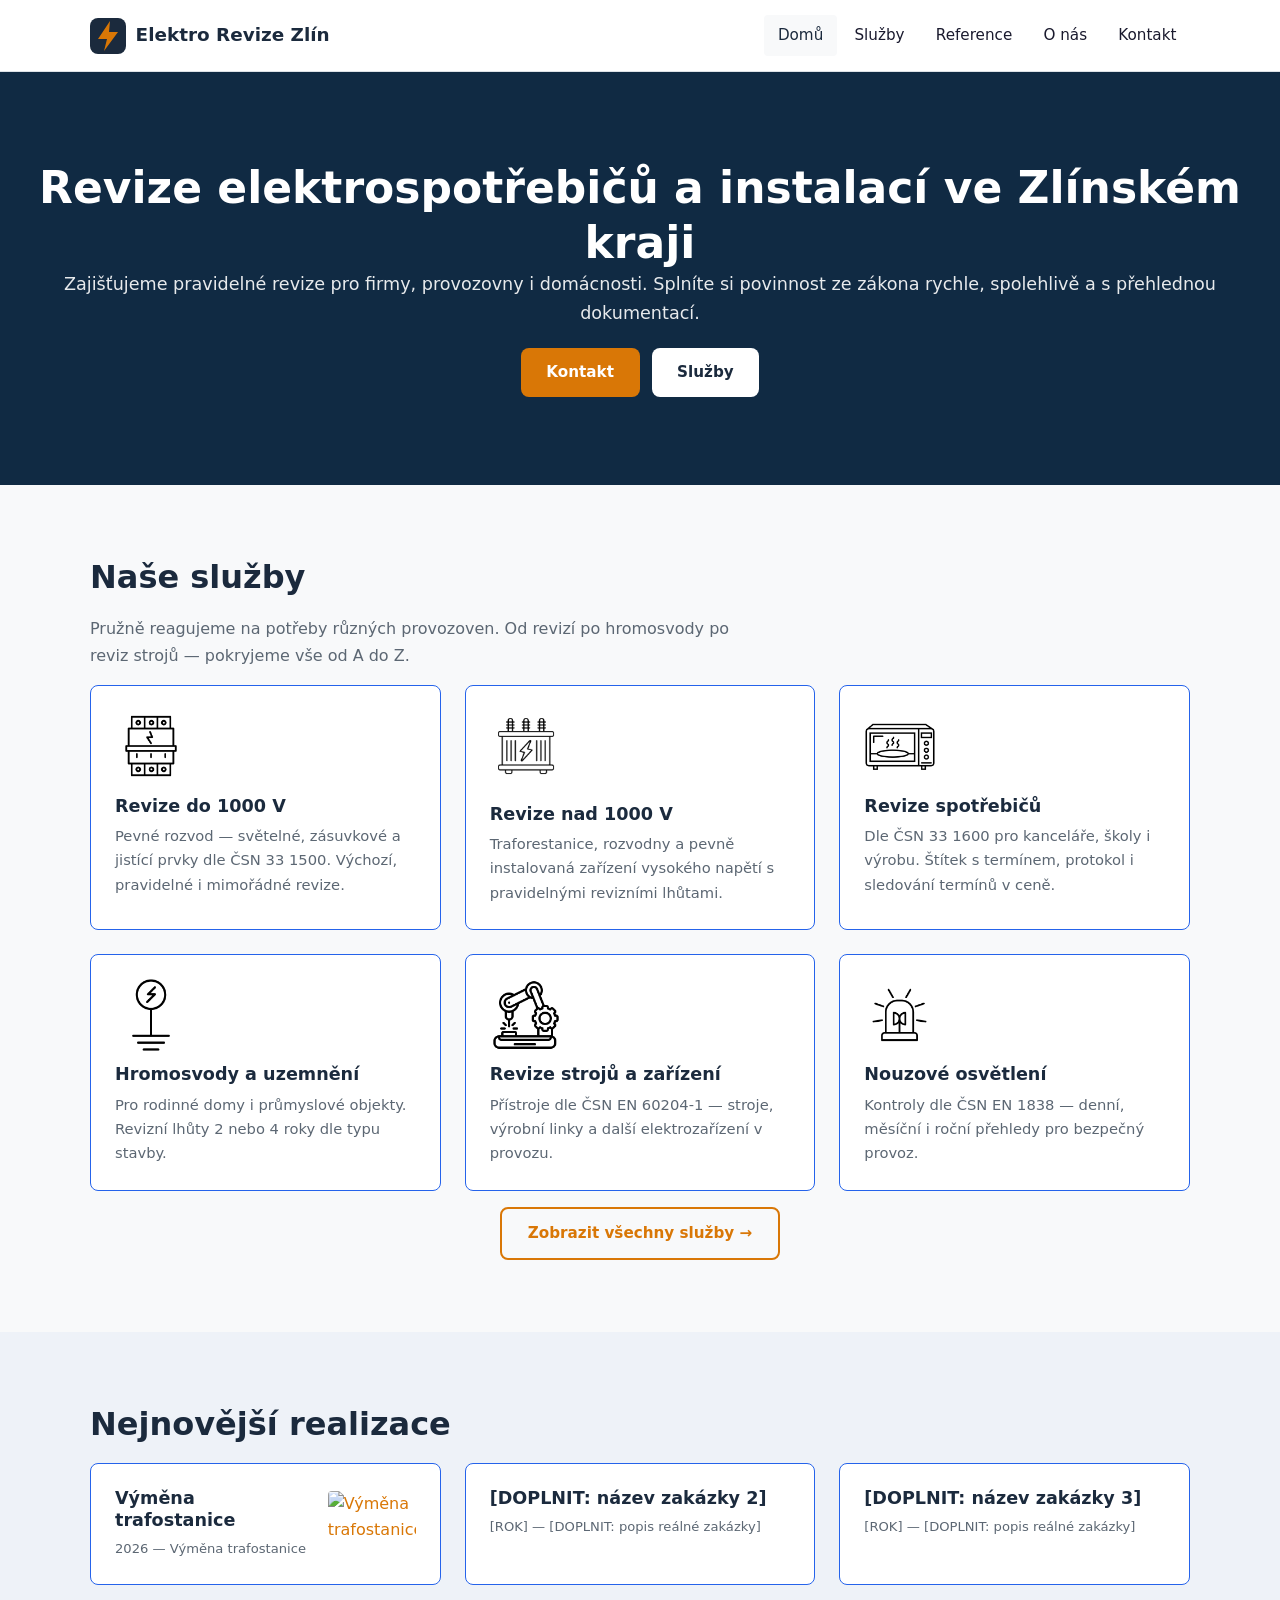
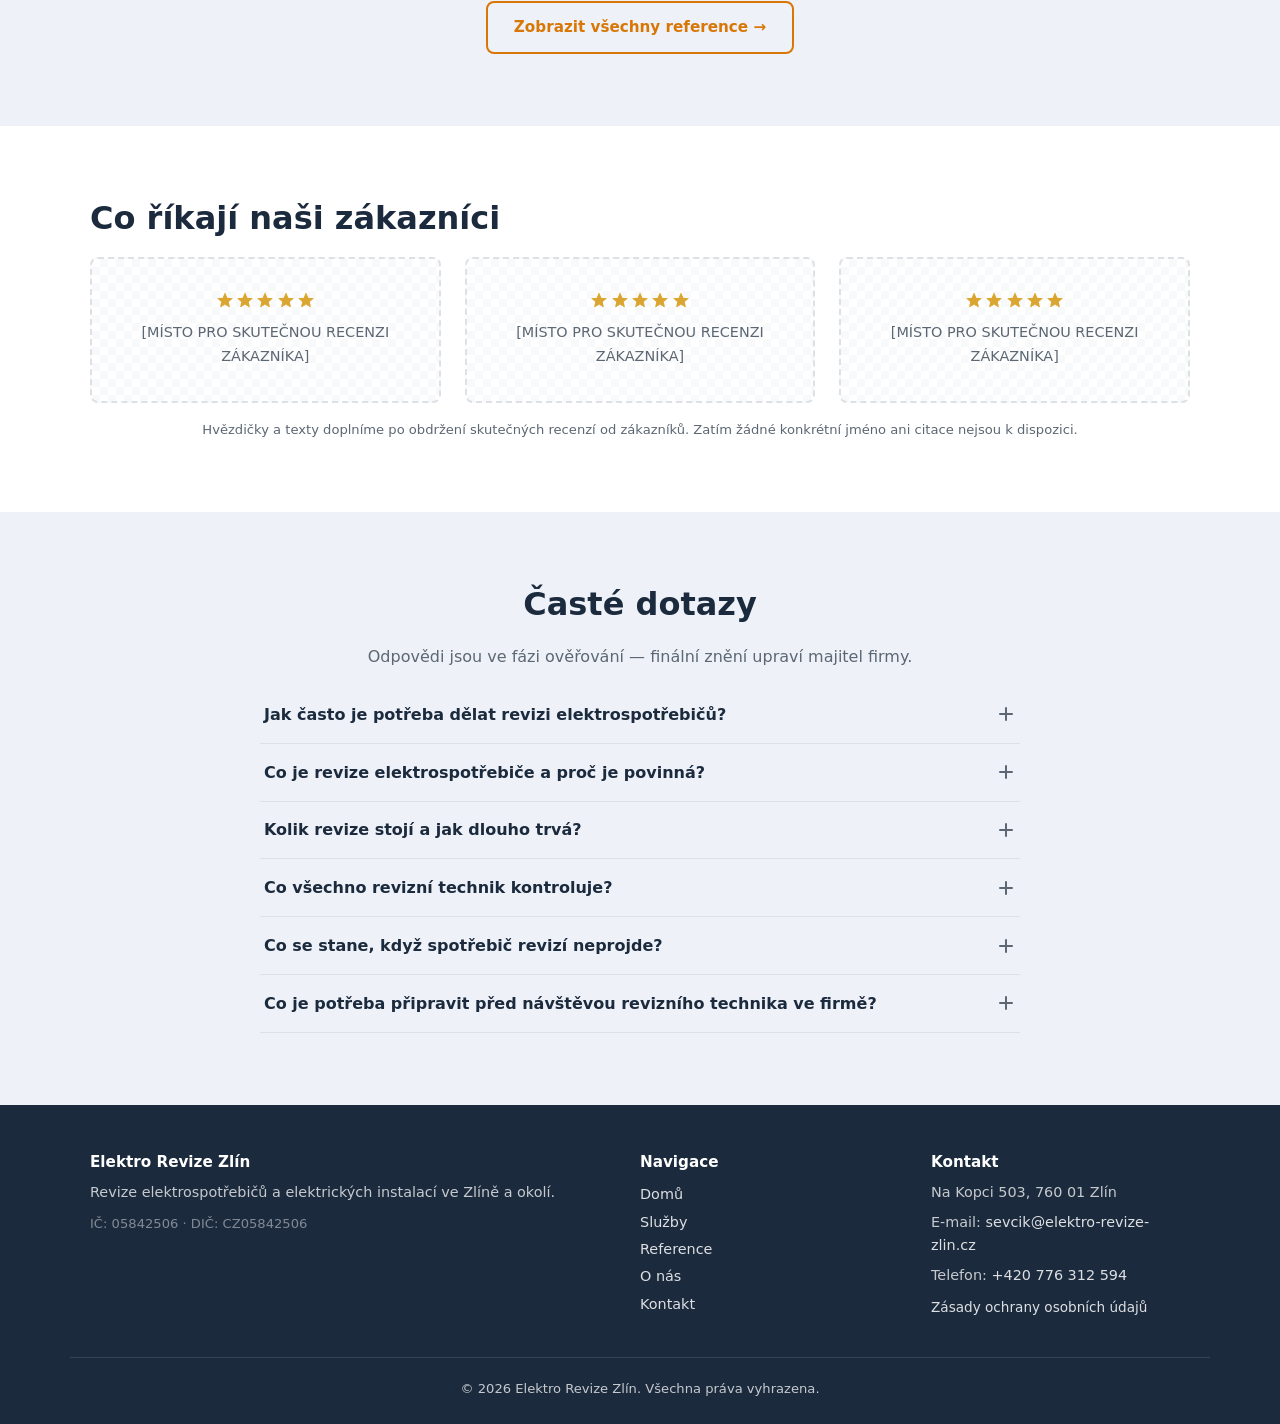
==== index.html @ 48cd75e4 "Add files via upload" ====
<!DOCTYPE html>
<html lang="cs">
<head>
  <meta charset="UTF-8">
  <meta name="viewport" content="width=device-width, initial-scale=1.0">
  <!-- meta description doplní se později -->
  <title>Elektro Revize Zlín — revize elektrospotřebičů a instalací</title>
  <link rel="canonical" href="https://www.elektro-revize-zlin.cz/">
  <link rel="stylesheet" href="style.css">
</head>
<body>

<!-- ==================== HEADER ==================== -->
<header class="site-header">
  <div class="container header-inner">
    <a href="index.html" class="logo">
      <svg class="logo-icon" viewBox="0 0 36 36" fill="none" xmlns="http://www.w3.org/2000/svg">
        <rect width="36" height="36" rx="8" fill="#1b2a3d"/>
          <path d="M20 3 8 21h9l-3 12 14-19h-9z" fill="#d97706"/>
      </svg>
      Elektro Revize Zlín
    </a>

    <button class="nav-toggle" aria-label="Nabídka" aria-expanded="false">
      <svg viewBox="0 0 24 24" fill="none" stroke="currentColor" stroke-width="2" stroke-linecap="round"><line x1="3" y1="6" x2="21" y2="6"/><line x1="3" y1="12" x2="21" y2="12"/><line x1="3" y1="18" x2="21" y2="18"/></svg>
    </button>

    <nav class="main-nav">
      <ul class="nav-list">
        <li><a href="index.html" aria-current="page">Domů</a></li>
        <li><a href="sluzby.html">Služby</a></li>
        <li><a href="reference.html">Reference</a></li>
        <li><a href="o-nas.html">O nás</a></li>
        <li><a href="kontakt.html">Kontakt</a></li>
      </ul>
    </nav>
  </div>
</header>

<!-- ==================== HERO ==================== -->
<section class="hero hero--wide" aria-label="Úvod">
  <div class="container hero-inner">
    <div>
      <h1>Revize elektrospotřebičů a instalací ve Zlínském kraji</h1>
      <p>Zajišťujeme pravidelné revize pro firmy, provozovny i domácnosti. Splníte si povinnost ze zákona rychle, spolehlivě a s&nbsp;přehlednou dokumentací.</p>
      <div style="display: flex; gap: .75rem; flex-wrap: wrap;">
        <a href="kontakt.html" class="btn btn-accent">Kontakt</a>
        <a href="sluzby.html" class="btn btn-white">Služby</a>
      </div>
    </div>
  </div>
</section>

<!-- ==================== SLUZBY — TEASER ==================== -->
<section class="section" aria-label="Služby">
  <div class="container">
    <h2>Naše služby</h2>
    <p class="mb-1" style="color: var(--color-text-muted); max-width: 680px;">Pružně reagujeme na potřeby různých provozoven. Od revizí po hromosvody po reviz strojů — pokryjeme vše od A do Z.</p>
    <div class="cards-grid cards-grid--3 mt-2">

      <a href="sluzby.html" class="card">
        <img class="card-icon" src="circuit-breaker-3782665.png" alt="Jistič">
        <h3>Revize do 1000 V</h3>
        <p>Pevné rozvod — světelné, zásuvkové a jistící prvky dle ČSN 33 1500. Výchozí, pravidelné i mimořádné revize.</p>
      </a>

      <a href="sluzby.html" class="card">
        <img class="card-icon" src="transformer-7890939.png" alt="Transformátor">
        <h3>Revize nad 1000 V</h3>
        <p>Traforestanice, rozvodny a pevně instalovaná zařízení vysokého napětí s pravidelnými revizními lhůtami.</p>
      </a>

      <a href="sluzby.html" class="card">
        <img class="card-icon" src="microwave-947688.png" alt="Mikrovlnná trouba">
        <h3>Revize spotřebičů</h3>
        <p>Dle ČSN 33 1600 pro kanceláře, školy i výrobu. Štítek s termínem, protokol i sledování termínů v ceně.</p>
      </a>

      <a href="sluzby.html" class="card">
        <img class="card-icon" src="grounding-5834427.png" alt="Uzemnění">
        <h3>Hromosvody a uzemnění</h3>
        <p>Pro rodinné domy i průmyslové objekty. Revizní lhůty 2 nebo 4 roky dle typu stavby.</p>
      </a>

      <a href="sluzby.html" class="card">
        <img class="card-icon" src="machine-6757625.png" alt="Stroj">
        <h3>Revize strojů a zařízení</h3>
        <p>Přístroje dle ČSN EN 60204-1 — stroje, výrobní linky a další elektrozařízení v provozu.</p>
      </a>

      <a href="sluzby.html" class="card">
        <img class="card-icon" src="emergency-light-8449181.png" alt="Nouzové osvětlení">
        <h3>Nouzové osvětlení</h3>
        <p>Kontroly dle ČSN EN 1838 — denní, měsíční i roční přehledy pro bezpečný provoz.</p>
      </a>

    </div>
    <div class="text-center mt-2">
      <a href="sluzby.html" class="btn btn-outline">Zobrazit všechny služby →</a>
    </div>
  </div>
</section>

<!-- ==================== REFERENCE — TEASER ==================== -->
<section class="section section--blue" aria-label="Vybrané reference">
  <div class="container">
    <h2>Nejnovější realizace</h2>
    <div class="cards-grid cards-grid--3 mt-1">
      <a href="reference.html" class="card reference-teaser-card">
        <div>
          <h3>Výměna trafostanice</h3>
          <p style="font-size: .82rem; color: var(--color-text-muted); margin-top: .25rem;">2026 — Výměna trafostanice</p>
        </div>
        <img src="Vymena%20trafa.png" alt="Výměna trafostanice" class="reference-teaser-image">
      </a>
      <a href="reference.html" class="card">
        <h3>[DOPLNIT: název zakázky 2]</h3>
        <p style="font-size: .82rem; color: var(--color-text-muted); margin-top: .25rem;">[ROK] — [DOPLNIT: popis reálné zakázky]</p>
      </a>
      <a href="reference.html" class="card">
        <h3>[DOPLNIT: název zakázky 3]</h3>
        <p style="font-size: .82rem; color: var(--color-text-muted); margin-top: .25rem;">[ROK] — [DOPLNIT: popis reálné zakázky]</p>
      </a>
    </div>
    <div class="text-center mt-2">
      <a href="reference.html" class="btn btn-outline">Zobrazit všechny reference →</a>
    </div>
  </div>
</section>

<!-- ==================== RECENZE — PLACEHOLDER ==================== -->
<section class="section reviews-section" aria-label="Recenze zákazníků">
  <div class="container">
    <h2>Co říkají naši zákazníci</h2>
    <div class="cards-grid cards-grid--3 mt-1">
      <div class="review-placeholder">
        <div class="review-stars">
          <img src="star-8143820.png" alt="Hvězda">
          <img src="star-8143820.png" alt="Hvězda">
          <img src="star-8143820.png" alt="Hvězda">
          <img src="star-8143820.png" alt="Hvězda">
          <img src="star-8143820.png" alt="Hvězda">
        </div>
        [MÍSTO PRO SKUTEČNOU RECENZI ZÁKAZNÍKA]
      </div>
      <div class="review-placeholder">
        <div class="review-stars">
          <img src="star-8143820.png" alt="Hvězda">
          <img src="star-8143820.png" alt="Hvězda">
          <img src="star-8143820.png" alt="Hvězda">
          <img src="star-8143820.png" alt="Hvězda">
          <img src="star-8143820.png" alt="Hvězda">
        </div>
        [MÍSTO PRO SKUTEČNOU RECENZI ZÁKAZNÍKA]
      </div>
      <div class="review-placeholder">
        <div class="review-stars">
          <img src="star-8143820.png" alt="Hvězda">
          <img src="star-8143820.png" alt="Hvězda">
          <img src="star-8143820.png" alt="Hvězda">
          <img src="star-8143820.png" alt="Hvězda">
          <img src="star-8143820.png" alt="Hvězda">
        </div>
        [MÍSTO PRO SKUTEČNOU RECENZI ZÁKAZNÍKA]
      </div>
    </div>
    <p style="text-align: center; color: var(--color-text-muted); font-size: .82rem; margin-top: 1rem;">
      Hvězdičky a texty doplníme po obdržení skutečných recenzí od zákazníků. Zatím žádné konkrétní jméno ani citace nejsou k dispozici.
    </p>
  </div>
</section>

<!-- ==================== FAQ ==================== -->
<section class="section section--blue" aria-label="Časté dotazy">
  <div class="container">
    <h2 style="text-align: center;">Časté dotazy</h2>
    <p class="text-center mb-1" style="color: var(--color-text-muted); max-width: 560px; margin-left: auto; margin-right: auto;">Odpovědi jsou ve fázi ověřování — finální znění upraví majitel firmy.</p>
    <div class="faq-list mt-2">

      <div class="faq-item">
        <button class="faq-question" aria-expanded="false">
          Jak často je potřeba dělat revizi elektrospotřebičů?
          <svg class="icon" viewBox="0 0 20 20" fill="currentColor"><path d="M10 3a1 1 0 011 1v5h5a1 1 0 110 2h-5v5a1 1 0 11-2 0v-5H4a1 1 0 110-2h5V4a1 1 0 011-1z"/></svg>
        </button>
        <div class="faq-answer" role="region">
          <div class="faq-answer-inner">
            <p>Lhůty mezi revizemi se liší podle typu zařízení a místa nasazení. V&nbsp;průmyslu se provádějí častěji než v kancelářích.  </p>
            
          </div>
        </div>
      </div>

      <div class="faq-item">
        <button class="faq-question" aria-expanded="false">
          Co je revize elektrospotřebiče a proč je povinná?
          <svg class="icon" viewBox="0 0 20 20" fill="currentColor"><path d="M10 3a1 1 0 011 1v5h5a1 1 0 110 2h-5v5a1 1 0 11-2 0v-5H4a1 1 0 110-2h5V4a1 1 0 011-1z"/></svg>
        </button>
        <div class="faq-answer" role="region">
          <div class="faq-answer-inner">
            <p>Revize elektrospotřebiče je kontrola bezpečnosti zařízení — izolace, uzemnění, stav krytů a dalších bezpečnostních prvků.</p>
          </div>
        </div>
      </div>

      <div class="faq-item">
        <button class="faq-question" aria-expanded="false">
          Kolik revize stojí a jak dlouho trvá?
          <svg class="icon" viewBox="0 0 20 20" fill="currentColor"><path d="M10 3a1 1 0 011 1v5h5a1 1 0 110 2h-5v5a1 1 0 11-2 0v-5H4a1 1 0 110-2h5V4a1 1 0 011-1z"/></svg>
        </button>
        <div class="faq-answer" role="region">
          <div class="faq-answer-inner">
            <p>Cena i časový rozsah závisí na počtu a typu zařízení. Jedna revize jednoho spotřebiče obvykle trvá několik minut; kompletní revize provozovny si vyžádá více času.</p>
          </div>
        </div>
      </div>

      <div class="faq-item">
        <button class="faq-question" aria-expanded="false">
          Co všechno revizní technik kontroluje?
          <svg class="icon" viewBox="0 0 20 20" fill="currentColor"><path d="M10 3a1 1 0 011 1v5h5a1 1 0 110 2h-5v5a1 1 0 11-2 0v-5H4a1 1 0 110-2h5V4a1 1 0 011-1z"/></svg>
        </button>
        <div class="faq-answer" role="region">
          <div class="faq-answer-inner">
            <p>Vše co má klasickou koncovku do zásuvky — Mezi běžné kontroly patří stav vnějšího pláště a kabelu, zkušební odpojení (RCD), měření odporu izolace a uzemnění, a další bezpečnostní prvky.</p>
          </div>
        </div>
      </div>

      <div class="faq-item">
        <button class="faq-question" aria-expanded="false">
          Co se stane, když spotřebič revizí neprojde?
          <svg class="icon" viewBox="0 0 20 20" fill="currentColor"><path d="M10 3a1 1 0 011 1v5h5a1 1 0 110 2h-5v5a1 1 0 11-2 0v-5H4a1 1 0 110-2h5V4a1 1 0 011-1z"/></svg>
        </button>
        <div class="faq-answer" role="region">
          <div class="faq-answer-inner">
            <p>Spotřebič je označen jako nebezpečný a musí být vyřazen z&nbsp;provozu. Firma provede opravu nebo výměnu a následně požádá o opakovanou revizní prohlídku.</p>
          </div>
        </div>
      </div>

      <div class="faq-item">
        <button class="faq-question" aria-expanded="false">
          Co je potřeba připravit před návštěvou revizního technika ve firmě?
          <svg class="icon" viewBox="0 0 20 20" fill="currentColor"><path d="M10 3a1 1 0 011 1v5h5a1 1 0 110 2h-5v5a1 1 0 11-2 0v-5H4a1 1 0 110-2h5V4a1 1 0 011-1z"/></svg>
        </button>
        <div class="faq-answer" role="region">
          <div class="faq-answer-inner">
            <p>Před návštěvou připravte nepoužívané spotřebiče k revizi a zajistěte přístup ke všem kontrolovaným zařízením. Případně určit pověřenou osobu, která technika provede firmou a pomůže mu se zpřístupněním jednotlivých spotřebičů.</p>
          </div>
        </div>
      </div>

    </div>
  </div>
</section>

<!-- ==================== FOOTER ==================== -->
<footer class="site-footer">
  <div class="container footer-grid">
    <div class="footer-col">
      <h4>Elektro Revize Zlín</h4>
      <p>Revize elektrospotřebičů a elektrických instalací ve Zlíně a okolí.</p>
      <p style="margin-top: .5rem; font-size: .82rem; opacity: .6;">IČ: 05842506 · DIČ: CZ05842506</p>
    </div>
    <div class="footer-col">
      <h4>Navigace</h4>
      <ul style="line-height: 1.9;">
        <li><a href="index.html">Domů</a></li>
        <li><a href="sluzby.html">Služby</a></li>
        <li><a href="reference.html">Reference</a></li>
        <li><a href="o-nas.html">O nás</a></li>
        <li><a href="kontakt.html">Kontakt</a></li>
      </ul>
    </div>
    <div class="footer-col">
      <h4>Kontakt</h4>
      <p>Na Kopci 503, 760 01 Zlín</p>
      <p>E-mail: <a href="mailto:sevcik@elektro-revize-zlin.cz">sevcik@elektro-revize-zlin.cz</a></p>
      <p>Telefon: <a href="tel:+420776312594">+420 776 312 594</a></p>
      <p style="margin-top: .5rem;"><a href="privacy-policy.html" style="font-size: .85rem;">Zásady ochrany osobních údajů</a></p>
    </div>
  </div>
  <div class="container footer-bottom">
    &copy; <span id="year"></span> Elektro Revize Zlín. Všechna práva vyhrazena.
  </div>
</footer>

<!-- ==================== STICKY CTA (mobile only) ==================== -->
<div class="sticky-cta" aria-label="Rychlé akce">
  <a href="tel:+420776312594" class="btn btn-accent btn-sm" style="flex: none;">Zavolat</a>
  <a href="kontakt.html" class="btn btn-white btn-sm" style="flex: none;">Poptávka</a>
</div>

<script src="script.js"></script>
<script>(document.getElementById('year').textContent = new Date().getFullYear());</script>
</body>
</html>
---- style.css ----
/* ============================================================
   Elektro Revize Zlín — style.css
   CSS variables in :root — změna barev na jednom místě.
   ============================================================ */

/* ---- Custom properties ---- */
:root {
  --color-primary: #1b2a3d;       /* tmavě modrá / grafit */
  --color-primary-light: #2c4058;
  --color-accent: #d97706;         /* jantarová / oranžová */
  --color-accent-hover: #b45309;
  --color-white: #ffffff;
  --color-bg: #f8f9fa;
  --color-blue-light: #eef2f8;     /* světle modrá pro střídání sekcí */
  --color-text: #1a1a2e;
  --color-text-muted: #5c6773;
  --color-border: #dde1e6;
  --color-accent-blue: #2563eb;    /* modrý akcent na ikonách a rámečcích */
  --color-input-bg: #fff;
  --font-main: system-ui, -apple-system, "Segoe UI", Roboto, "Helvetica Neue", Arial, sans-serif;
  --max-width: 1140px;
  --header-height: 72px;
  --radius-sm: 4px;
  --radius-md: 8px;
  --shadow-card: 0 1px 3px rgba(0, 0, 0, .08), 0 1px 2px rgba(0, 0, 0, .06);
  --transition: .2s ease;
}

/* ---- Reset & base ---- */
*, *::before, *::after { box-sizing: border-box; margin: 0; padding: 0; }

html { scroll-padding-top: var(--header-height); }

body {
  font-family: var(--font-main);
  color: var(--color-text);
  background: var(--color-bg);
  line-height: 1.65;
  -webkit-font-smoothing: antialiased;
}

img, svg { display: block; max-width: 100%; height: auto; }
a { color: var(--color-accent); text-decoration: none; transition: color var(--transition); }
a:hover { color: var(--color-accent-hover); }
ul { list-style: none; }

h1, h2, h3, h4 { line-height: 1.25; font-weight: 700; color: var(--color-primary); }
h1 { font-size: clamp(1.85rem, 4vw, 2.75rem); }
h2 { font-size: clamp(1.5rem, 3vw, 2rem); margin-bottom: .6em; }
h3 { font-size: clamp(1.15rem, 2vw, 1.35rem); }

.container { width: 100%; max-width: var(--max-width); margin: 0 auto; padding: 0 1.25rem; }
.section { padding: 4.5rem 0; }

/* ---- Header ---- */
.site-header {
  position: sticky;
  top: 0;
  z-index: 1000;
  background: var(--color-white);
  border-bottom: 1px solid var(--color-border);
  height: var(--header-height);
}
.header-inner {
  display: flex;
  align-items: center;
  justify-content: space-between;
  height: 100%;
  gap: 1rem;
}

/* Logo */
.logo {
  display: flex;
  align-items: center;
  gap: .6rem;
  font-weight: 800;
  font-size: 1.15rem;
  color: var(--color-primary);
  white-space: nowrap;
}
.logo-icon {
  width: 36px;
  height: 36px;
  flex-shrink: 0;
}

/* Nav */
.main-nav { position: relative; }
.nav-toggle {
  display: none;
  background: none;
  border: none;
  cursor: pointer;
  padding: .5rem;
  color: var(--color-primary);
}
.nav-toggle svg { width: 26px; height: 26px; }
.nav-list {
  display: flex;
  gap: .25rem;
  align-items: center;
}
.nav-list a {
  display: block;
  padding: .5rem .85rem;
  color: var(--color-text);
  font-weight: 500;
  font-size: .95rem;
  border-radius: var(--radius-sm);
  transition: background var(--transition), color var(--transition);
}
.nav-list a:hover,
.nav-list a[aria-current="page"] {
  background: var(--color-bg);
  color: var(--color-primary);
}

/* Response-time badge */
.response-badge {
  display: inline-flex;
  align-items: center;
  gap: .35rem;
  background: #fef3c7;
  color: var(--color-accent-hover);
  font-size: .8rem;
  font-weight: 600;
  padding: .3rem .7rem;
  border-radius: 999px;
  white-space: nowrap;
}
.response-badge .dot {
  width: 7px; height: 7px;
  background: var(--color-accent);
  border-radius: 50%;
  animation: pulse 1.8s infinite;
}
@keyframes pulse {
  0%, 100% { opacity: 1; }
  50% { opacity: .3; }
}

/* Mobile hamburger */
@media (max-width: 768px) {
  .nav-toggle { display: block; }
  .main-nav {
    position: fixed;
    top: var(--header-height);
    left: 0; right: 0; bottom: 0;
    background: var(--color-white);
    padding: 1.5rem;
    transform: translateX(100%);
    transition: transform .3s ease;
    z-index: 999;
    overflow-y: auto;
  }
  .main-nav.open { transform: translateX(0); }
  .nav-list { flex-direction: column; gap: .25rem; align-items: stretch; }
  .nav-list a { padding: .75rem 1rem; font-size: 1.05rem; }
}

/* ---- Breadcrumbs ---- */
.breadcrumbs {
  padding: .85rem 0;
  font-size: .85rem;
  color: var(--color-text-muted);
  border-bottom: 1px solid var(--color-border);
}
.breadcrumbs a { color: var(--color-text-muted); }
.breadcrumbs a:hover { color: var(--color-accent); }
.breadcrumbs span + span::before { content: " \203A "; }

/* ---- Hero ---- */
.hero {
  background: #102a43;
  color: var(--color-white);
  padding: 4rem 0;
  position: relative;
  overflow: hidden;
}
.hero::before {
  content: '';
  position: absolute;
  inset: 0;
  opacity: 0;
  pointer-events: none;
  background-image: url("data:image/svg+xml,%3Csvg width='120' height='120' viewBox='0 0 120 120' xmlns='http://www.w3.org/2000/svg'%3E%3Cg fill='none' stroke='%23ffffff' stroke-width='.8'%3E%3Cpath d='M0 20h30v.5H0zM0 40h15v.5H0zM0 60h40v.5H0zM0 80h20v.5H0zM0 100h25v.5H0zM20 0h.5v30H0zM40 0h.5v15H0zM60 0h.5v40H0zM80 0h.5v20H0zM100 0h.5v25H0zM30 0v.5H20M50 0v.5H40M70 0v.5H60M90 0v.5H80M0 30h.5V20M0 50h.5V40M0 70h.5V60M0 90h.5V80M0 110h.5V100M30 30l7 7M50 50l10 10M70 20l12 12M90 40l10 10M20 70l8 8M40 90l6 6M60 110l8 8'/%3E%3Ccircle cx='30' cy='30' r='2.5'/%3E%3Ccircle cx='50' cy='50' r='2.5'/%3E%3Ccircle cx='70' cy='20' r='2.5'/%3E%3Ccircle cx='90' cy='40' r='2.5'/%3E%3Ccircle cx='20' cy='70' r='2.5'/%3E%3Ccircle cx='40' cy='90' r='2.5'/%3E%3Ccircle cx='60' cy='110' r='2.5'/%3E%3C/g%3E%3C/svg%3E");
  background-repeat: repeat;
  background-size: 120px 120px;
}
.hero-inner { position: relative; z-index: 1; text-align: center; }
.hero-inner {
  display: grid;
  gap: 1.5rem;
  max-width: 820px;
  margin-left: auto;
  margin-right: auto;
}
.hero h1 { color: var(--color-white); }
.hero p { font-size: 1.1rem; opacity: .9; margin-bottom: 1.25rem; }
.hero-inner > div > div { justify-content: center; }

.btn {
  display: inline-flex;
  align-items: center;
  gap: .4rem;
  padding: .75rem 1.6rem;
  font-weight: 600;
  font-size: .95rem;
  border-radius: var(--radius-md);
  border: none;
  cursor: pointer;
  transition: background var(--transition), transform .15s ease;
}
.btn:hover { transform: translateY(-1px); }
.btn-accent { background: var(--color-accent); color: var(--color-white); }
.btn-accent:hover { background: var(--color-accent-hover); color: var(--color-white); }
.btn-outline { background: transparent; color: var(--color-accent); border: 2px solid var(--color-accent); }
.btn-outline:hover { background: var(--color-accent); color: var(--color-white); }
.btn-white { background: var(--color-white); color: var(--color-primary); }
.btn-white:hover { opacity: .92; }
.btn-sm { padding: .55rem 1.2rem; font-size: .85rem; }

/* Hero responsive */
.hero--wide .hero-inner { max-width: 100%; }
@media (min-width: 769px) {
  .hero { padding: 5.5rem 0; }
  .hero-inner { display: grid; gap: 3rem; align-items: center; }
}

/* ---- Grid cards ---- */
.cards-grid {
  display: grid;
  gap: 1.5rem;
  grid-template-columns: 1fr;
}
@media (min-width: 600px) { .cards-grid--2 { grid-template-columns: repeat(2, 1fr); } }
@media (min-width: 900px) {
  .cards-grid--2 { grid-template-columns: repeat(2, 1fr); }
  .cards-grid--3 { grid-template-columns: repeat(3, 1fr); }
  .cards-grid--4 { grid-template-columns: repeat(4, 1fr); }
}

.card {
  background: var(--color-white);
  border: 1px solid var(--color-accent-blue);
  border-radius: var(--radius-md);
  padding: 1.5rem;
  transition: box-shadow var(--transition), transform .15s ease, border-color var(--transition);
}
.card:hover { box-shadow: var(--shadow-card); }
.card-icon { width: 72px; height: 72px; margin-bottom: .85rem; color: var(--color-accent-blue); object-fit: contain; }
.card-icon[src*="transformer"] { width: 88px; height: 88px; margin: -8px 0 .85rem -8px; }
.card h3 { margin-bottom: .4rem; font-size: 1.1rem; }
.card p { color: var(--color-text-muted); font-size: .92rem; }
.card-body { padding: 0; }
.reference-teaser-card { display: flex; align-items: center; gap: 1rem; justify-content: space-between; }
.reference-teaser-card > div { min-width: 0; }
.reference-teaser-image { width: 88px; height: 66px; flex: 0 0 88px; object-fit: cover; border-radius: var(--radius-sm); }
.benefits-list { margin-top: 1rem; padding: 1rem 1.25rem; border-left: 3px solid var(--color-accent); background: var(--color-blue-light); color: var(--color-text); line-height: 1.7; }
.benefits-list li + li { margin-top: .55rem; }
.benefits-list strong { color: var(--color-primary); }

/* ---- Services page specific ---- */
.service-card--full { grid-column: 1 / -1; }
@media (min-width: 600px) {
  .service-card--full { display: grid; grid-template-columns: auto 1fr; gap: 1.25rem; align-items: start; }
  .service-card--full .card-icon { margin-bottom: 0; width: 84px; height: 84px; }
  .service-card--full .card-icon[src*="transformer"] { width: 100px; height: 100px; margin: -8px 0 -8px -8px; }
}

/* ---- Case study / reference cards ---- */
.case-meta { display: flex; gap: 1rem; margin-top: .5rem; font-size: .82rem; color: var(--color-text-muted); }
.case-result {
  margin-top: 1rem;
  padding: .75rem 1rem;
  background: #ecfdf5;
  border-radius: var(--radius-sm);
  font-size: .88rem;
  color: #065f46;
  font-weight: 500;
}

/* ---- Reviews / testimonials ---- */
.reviews-section { background: var(--color-white); }
.review-placeholder {
  border: 2px dashed var(--color-border);
  border-radius: var(--radius-md);
  padding: 2rem 1.5rem;
  text-align: center;
  color: var(--color-text-muted);
  font-size: .9rem;
  background: repeating-conic-gradient(#f8f9fa 0% 25%, #fff 0% 50%) 0 0 / 16px 16px;
}
.review-stars { display: flex; gap: .15rem; justify-content: center; margin-bottom: .75rem; }
.review-stars img { width: 18px; height: 18px; object-fit: contain; filter: brightness(0) saturate(100%) invert(69%) sepia(56%) saturate(574%) hue-rotate(359deg) brightness(91%) contrast(87%); }

/* ---- FAQ ---- */
.faq-list { max-width: 760px; margin: 0 auto; }
.faq-item { border-bottom: 1px solid var(--color-border); }
.faq-question {
  width: 100%;
  display: flex;
  justify-content: space-between;
  align-items: center;
  padding: 1.15rem .25rem;
  background: none;
  border: none;
  cursor: pointer;
  font-size: 1rem;
  font-weight: 600;
  color: var(--color-primary);
  text-align: left;
  font-family: inherit;
}
.faq-question:hover { color: var(--color-accent); }
.faq-question .icon { flex-shrink: 0; width: 20px; height: 20px; transition: transform .25s ease; color: var(--color-text-muted); }
.faq-question[aria-expanded="true"] .icon { transform: rotate(45deg); }
.faq-answer { max-height: 0; overflow: hidden; transition: max-height .3s ease, padding .3s ease; }
.faq-answer.open { max-height: 400px; }
.faq-answer-inner { padding: .25rem .25rem 1.15rem; color: var(--color-text-muted); font-size: .92rem; line-height: 1.7; }
.faq-note { margin-top: .6rem; font-size: .82rem; color: var(--color-accent-hover); font-weight: 500; }

/* ---- Team section ---- */
.team-photo-placeholder {
  width: 100%;
  aspect-ratio: 4 / 3;
  background: repeating-conic-gradient(#dde1e6 0% 25%, #f8f9fa 0% 50%) 0 0 / 20px 20px;
  border-radius: var(--radius-md);
  display: flex;
  align-items: center;
  justify-content: center;
  color: var(--color-text-muted);
  font-size: .88rem;
  text-align: center;
  padding: 1.5rem;
}
.team-card { text-align: center; }
.team-card .photo { margin-bottom: .75rem; border-radius: var(--radius-md) var(--radius-md) 0 0; overflow: hidden; }

/* ---- Contact form ---- */
.contact-grid {
  display: grid;
  gap: 2.5rem;
}
@media (min-width: 769px) { .contact-grid { grid-template-columns: 1fr 1fr; } }

.form-group { margin-bottom: 1.15rem; }
.form-group label { display: block; font-weight: 600; font-size: .88rem; margin-bottom: .3rem; color: var(--color-primary); }
.form-group input,
.form-group textarea {
  width: 100%;
  padding: .7rem .85rem;
  border: 1px solid var(--color-border);
  border-radius: var(--radius-sm);
  font-family: inherit;
  font-size: .95rem;
  background: var(--color-input-bg);
  transition: border-color var(--transition);
}
.form-group input:focus,
.form-group textarea:focus { outline: none; border-color: var(--color-accent); }
.form-group textarea { min-height: 120px; resize: vertical; }

.map-wrapper {
  border-radius: var(--radius-md);
  overflow: hidden;
  border: 1px solid var(--color-border);
  margin-top: 1rem;
}
.map-wrapper iframe { width: 100%; height: 280px; display: block; }
.map-link {
  display: inline-flex;
  align-items: center;
  gap: .35rem;
  margin-top: .6rem;
  font-weight: 600;
  font-size: .9rem;
}

.contact-info-block h3 { font-size: 1.05rem; margin-bottom: .35rem; }
.contact-info-block p { color: var(--color-text-muted); font-size: .92rem; }
.contact-info-block + .contact-info-block { margin-top: 1.25rem; padding-top: 1.25rem; border-top: 1px solid var(--color-border); }

/* ---- Footer ---- */
.site-footer {
  background: var(--color-primary);
  color: rgba(255, 255, 255, .75);
  padding: 3rem 0 1.5rem;
  font-size: .9rem;
}
.footer-grid { display: grid; gap: 2rem; }
@media (min-width: 600px) { .footer-grid { grid-template-columns: repeat(2, 1fr); } }
@media (min-width: 900px) { .footer-grid { grid-template-columns: 2fr 1fr 1fr; } }
.footer-grid a { color: rgba(255, 255, 255, .85); }
.footer-grid a:hover { color: var(--color-accent); }
.footer-grid h4 { color: var(--color-white); font-size: .95rem; margin-bottom: .6rem; }
.footer-col p { margin-bottom: .35rem; }
.footer-bottom { margin-top: 2rem; padding-top: 1.25rem; border-top: 1px solid rgba(255, 255, 255, .12); text-align: center; font-size: .82rem; }

/* ---- 404 ---- */
.error-page {
  min-height: calc(100vh - var(--header-height));
  display: flex;
  align-items: center;
  justify-content: center;
  text-align: center;
}
.error-page h1 { font-size: clamp(5rem, 15vw, 10rem); color: var(--color-border); line-height: 1; margin-bottom: .2em; }
.error-page p { color: var(--color-text-muted); margin-bottom: 1.5rem; }

/* ---- Thank you page ---- */
.thank-you-card {
  max-width: 480px;
  margin: 4rem auto;
  text-align: center;
  padding: 2.5rem 2rem;
}
.thank-you-icon { width: 64px; height: 64px; color: #059669; margin: 0 auto 1rem; }

/* ---- Sticky mobile CTA ---- */
.sticky-cta {
  position: fixed;
  bottom: 0; left: 0; right: 0;
  z-index: 900;
  background: var(--color-white);
  border-top: 1px solid var(--color-border);
  box-shadow: 0 -2px 12px rgba(0, 0, 0, .1);
  padding: .5rem 1rem;
  display: flex;
  gap: .6rem;
  justify-content: center;
}
.sticky-cta a { flex: 1; max-width: 220px; text-align: center; }
@media (min-width: 769px) { .sticky-cta { display: none !important; } }

/* ---- Alternating section backgrounds ---- */
.section--blue { background: var(--color-blue-light); }

/* ---- Utility ---- */
.text-center { text-align: center; }
.mt-1 { margin-top: .5rem; }
.mt-2 { margin-top: 1rem; }
.mt-3 { margin-top: 1.75rem; }
.mb-0 { margin-bottom: 0; }
.mb-1 { margin-bottom: .5rem; }

/* ---- Sticky CTA visible state ---- */
.sticky-cta.visible { display: flex !important; bottom: 0; }
.sticky-cta { display: none !important; bottom: -80px; transition: bottom .3s ease; }
@media (min-width: 769px) { .sticky-cta { display: none !important; } }
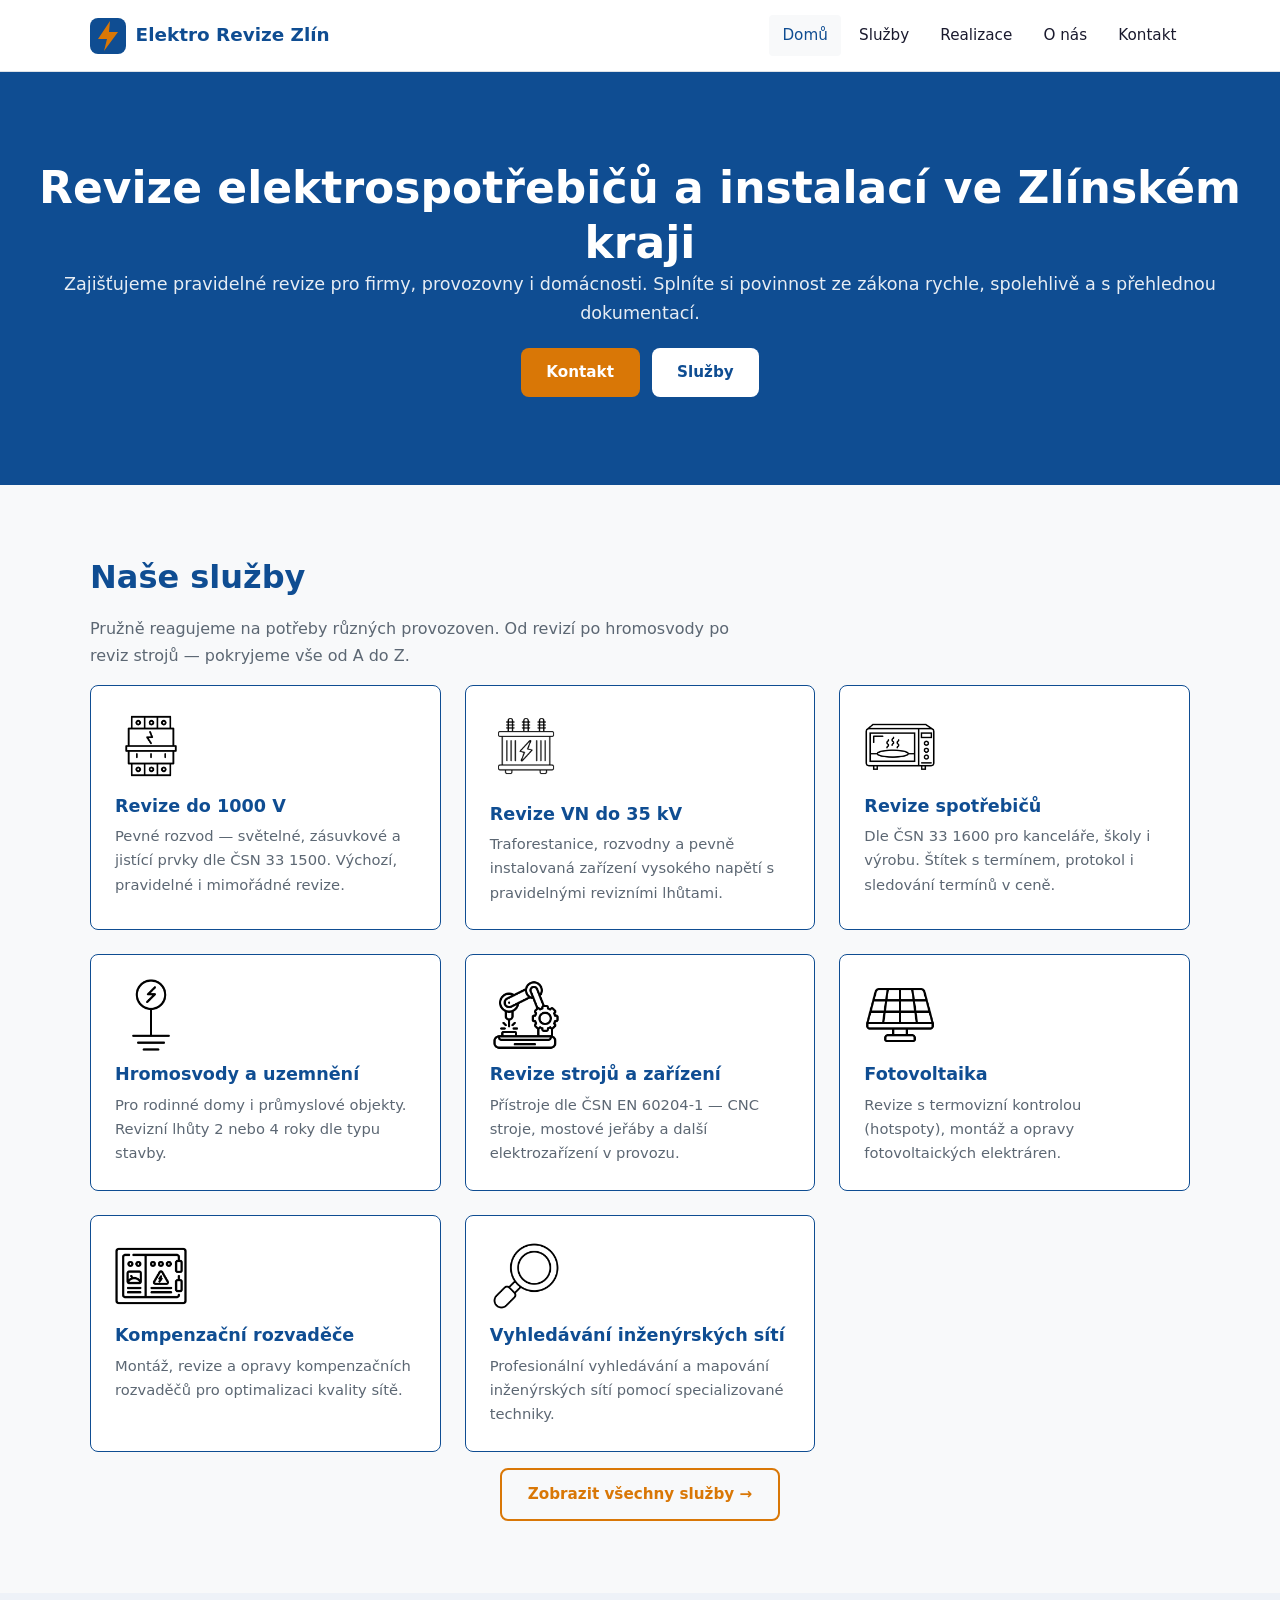
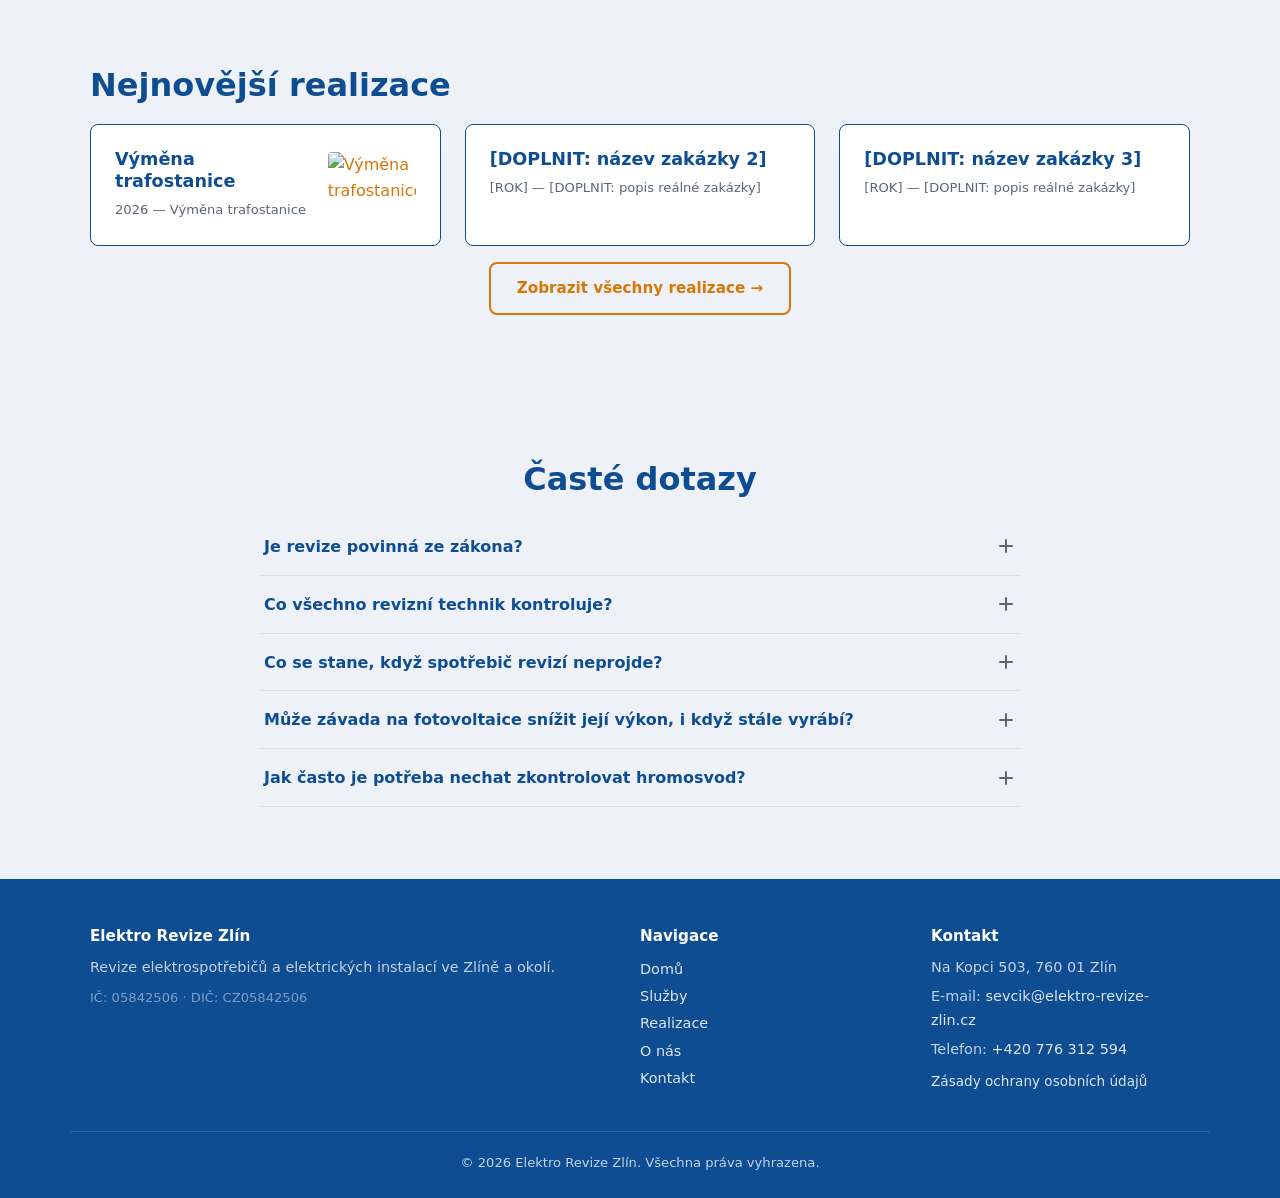
==== commit 41505eb4: "Add files via upload" ====
--- a/index.html
+++ b/index.html
@@ -15,7 +15,7 @@
   <div class="container header-inner">
     <a href="index.html" class="logo">
       <svg class="logo-icon" viewBox="0 0 36 36" fill="none" xmlns="http://www.w3.org/2000/svg">
-        <rect width="36" height="36" rx="8" fill="#1b2a3d"/>
+        <rect width="36" height="36" rx="8" fill="#0f4d92"/>
           <path d="M20 3 8 21h9l-3 12 14-19h-9z" fill="#d97706"/>
       </svg>
       Elektro Revize Zlín
@@ -29,7 +29,7 @@
       <ul class="nav-list">
         <li><a href="index.html" aria-current="page">Domů</a></li>
         <li><a href="sluzby.html">Služby</a></li>
-        <li><a href="reference.html">Reference</a></li>
+        <li><a href="realizace.html">Realizace</a></li>
         <li><a href="o-nas.html">O nás</a></li>
         <li><a href="kontakt.html">Kontakt</a></li>
       </ul>
@@ -66,7 +66,7 @@
 
       <a href="sluzby.html" class="card">
         <img class="card-icon" src="transformer-7890939.png" alt="Transformátor">
-        <h3>Revize nad 1000 V</h3>
+        <h3>Revize VN do 35 kV</h3>
         <p>Traforestanice, rozvodny a pevně instalovaná zařízení vysokého napětí s pravidelnými revizními lhůtami.</p>
       </a>
 
@@ -85,13 +85,25 @@
       <a href="sluzby.html" class="card">
         <img class="card-icon" src="machine-6757625.png" alt="Stroj">
         <h3>Revize strojů a zařízení</h3>
-        <p>Přístroje dle ČSN EN 60204-1 — stroje, výrobní linky a další elektrozařízení v provozu.</p>
-      </a>
-
-      <a href="sluzby.html" class="card">
-        <img class="card-icon" src="emergency-light-8449181.png" alt="Nouzové osvětlení">
-        <h3>Nouzové osvětlení</h3>
-        <p>Kontroly dle ČSN EN 1838 — denní, měsíční i roční přehledy pro bezpečný provoz.</p>
+        <p>Přístroje dle ČSN EN 60204-1 — CNC stroje, mostové jeřáby a další elektrozařízení v provozu.</p>
+      </a>
+
+      <a href="sluzby.html" class="card">
+        <img class="card-icon" src="solar-power-8411932.png" alt="Fotovoltaika">
+        <h3>Fotovoltaika</h3>
+        <p>Revize s termovizní kontrolou (hotspoty), montáž a opravy fotovoltaických elektráren.</p>
+      </a>
+
+      <a href="sluzby.html" class="card">
+        <img class="card-icon" src="electrical-panel-5420873.png" alt="Kompenzační rozvaděč">
+        <h3>Kompenzační rozvaděče</h3>
+        <p>Montáž, revize a opravy kompenzačních rozvaděčů pro optimalizaci kvality sítě.</p>
+      </a>
+
+      <a href="sluzby.html" class="card">
+        <img class="card-icon" src="magnifying-glass-8273888.png" alt="Vyhledávání sítí">
+        <h3>Vyhledávání inženýrských sítí</h3>
+        <p>Profesionální vyhledávání a mapování inženýrských sítí pomocí specializované techniky.</p>
       </a>
 
     </div>
@@ -101,72 +113,30 @@
   </div>
 </section>
 
-<!-- ==================== REFERENCE — TEASER ==================== -->
-<section class="section section--blue" aria-label="Vybrané reference">
+<!-- ==================== REALIZACE — TEASER ==================== -->
+<section class="section section--blue" aria-label="Vybrané realizace">
   <div class="container">
     <h2>Nejnovější realizace</h2>
     <div class="cards-grid cards-grid--3 mt-1">
-      <a href="reference.html" class="card reference-teaser-card">
+      <a href="realizace.html" class="card realizace-teaser-card">
         <div>
           <h3>Výměna trafostanice</h3>
           <p style="font-size: .82rem; color: var(--color-text-muted); margin-top: .25rem;">2026 — Výměna trafostanice</p>
         </div>
-        <img src="Vymena%20trafa.png" alt="Výměna trafostanice" class="reference-teaser-image">
-      </a>
-      <a href="reference.html" class="card">
+        <img src="Vymena%20trafa.png" alt="Výměna trafostanice" class="realizace-teaser-image">
+      </a>
+      <a href="realizace.html" class="card">
         <h3>[DOPLNIT: název zakázky 2]</h3>
         <p style="font-size: .82rem; color: var(--color-text-muted); margin-top: .25rem;">[ROK] — [DOPLNIT: popis reálné zakázky]</p>
       </a>
-      <a href="reference.html" class="card">
+      <a href="realizace.html" class="card">
         <h3>[DOPLNIT: název zakázky 3]</h3>
         <p style="font-size: .82rem; color: var(--color-text-muted); margin-top: .25rem;">[ROK] — [DOPLNIT: popis reálné zakázky]</p>
       </a>
     </div>
     <div class="text-center mt-2">
-      <a href="reference.html" class="btn btn-outline">Zobrazit všechny reference →</a>
-    </div>
-  </div>
-</section>
-
-<!-- ==================== RECENZE — PLACEHOLDER ==================== -->
-<section class="section reviews-section" aria-label="Recenze zákazníků">
-  <div class="container">
-    <h2>Co říkají naši zákazníci</h2>
-    <div class="cards-grid cards-grid--3 mt-1">
-      <div class="review-placeholder">
-        <div class="review-stars">
-          <img src="star-8143820.png" alt="Hvězda">
-          <img src="star-8143820.png" alt="Hvězda">
-          <img src="star-8143820.png" alt="Hvězda">
-          <img src="star-8143820.png" alt="Hvězda">
-          <img src="star-8143820.png" alt="Hvězda">
-        </div>
-        [MÍSTO PRO SKUTEČNOU RECENZI ZÁKAZNÍKA]
-      </div>
-      <div class="review-placeholder">
-        <div class="review-stars">
-          <img src="star-8143820.png" alt="Hvězda">
-          <img src="star-8143820.png" alt="Hvězda">
-          <img src="star-8143820.png" alt="Hvězda">
-          <img src="star-8143820.png" alt="Hvězda">
-          <img src="star-8143820.png" alt="Hvězda">
-        </div>
-        [MÍSTO PRO SKUTEČNOU RECENZI ZÁKAZNÍKA]
-      </div>
-      <div class="review-placeholder">
-        <div class="review-stars">
-          <img src="star-8143820.png" alt="Hvězda">
-          <img src="star-8143820.png" alt="Hvězda">
-          <img src="star-8143820.png" alt="Hvězda">
-          <img src="star-8143820.png" alt="Hvězda">
-          <img src="star-8143820.png" alt="Hvězda">
-        </div>
-        [MÍSTO PRO SKUTEČNOU RECENZI ZÁKAZNÍKA]
-      </div>
-    </div>
-    <p style="text-align: center; color: var(--color-text-muted); font-size: .82rem; margin-top: 1rem;">
-      Hvězdičky a texty doplníme po obdržení skutečných recenzí od zákazníků. Zatím žádné konkrétní jméno ani citace nejsou k dispozici.
-    </p>
+      <a href="realizace.html" class="btn btn-outline">Zobrazit všechny realizace →</a>
+    </div>
   </div>
 </section>
 
@@ -174,42 +144,16 @@
 <section class="section section--blue" aria-label="Časté dotazy">
   <div class="container">
     <h2 style="text-align: center;">Časté dotazy</h2>
-    <p class="text-center mb-1" style="color: var(--color-text-muted); max-width: 560px; margin-left: auto; margin-right: auto;">Odpovědi jsou ve fázi ověřování — finální znění upraví majitel firmy.</p>
     <div class="faq-list mt-2">
 
       <div class="faq-item">
         <button class="faq-question" aria-expanded="false">
-          Jak často je potřeba dělat revizi elektrospotřebičů?
-          <svg class="icon" viewBox="0 0 20 20" fill="currentColor"><path d="M10 3a1 1 0 011 1v5h5a1 1 0 110 2h-5v5a1 1 0 11-2 0v-5H4a1 1 0 110-2h5V4a1 1 0 011-1z"/></svg>
-        </button>
-        <div class="faq-answer" role="region">
-          <div class="faq-answer-inner">
-            <p>Lhůty mezi revizemi se liší podle typu zařízení a místa nasazení. V&nbsp;průmyslu se provádějí častěji než v kancelářích.  </p>
-            
-          </div>
-        </div>
-      </div>
-
-      <div class="faq-item">
-        <button class="faq-question" aria-expanded="false">
-          Co je revize elektrospotřebiče a proč je povinná?
-          <svg class="icon" viewBox="0 0 20 20" fill="currentColor"><path d="M10 3a1 1 0 011 1v5h5a1 1 0 110 2h-5v5a1 1 0 11-2 0v-5H4a1 1 0 110-2h5V4a1 1 0 011-1z"/></svg>
-        </button>
-        <div class="faq-answer" role="region">
-          <div class="faq-answer-inner">
-            <p>Revize elektrospotřebiče je kontrola bezpečnosti zařízení — izolace, uzemnění, stav krytů a dalších bezpečnostních prvků.</p>
-          </div>
-        </div>
-      </div>
-
-      <div class="faq-item">
-        <button class="faq-question" aria-expanded="false">
-          Kolik revize stojí a jak dlouho trvá?
-          <svg class="icon" viewBox="0 0 20 20" fill="currentColor"><path d="M10 3a1 1 0 011 1v5h5a1 1 0 110 2h-5v5a1 1 0 11-2 0v-5H4a1 1 0 110-2h5V4a1 1 0 011-1z"/></svg>
-        </button>
-        <div class="faq-answer" role="region">
-          <div class="faq-answer-inner">
-            <p>Cena i časový rozsah závisí na počtu a typu zařízení. Jedna revize jednoho spotřebiče obvykle trvá několik minut; kompletní revize provozovny si vyžádá více času.</p>
+          Je revize povinná ze zákona?
+          <svg class="icon" viewBox="0 0 20 20" fill="currentColor"><path d="M10 3a1 1 0 011 1v5h5a1 1 0 110 2h-5v5a1 1 0 11-2 0v-5H4a1 1 0 110-2h5V4a1 1 0 011-1z"/></svg>
+        </button>
+        <div class="faq-answer" role="region">
+          <div class="faq-answer-inner">
+            <p>Ano. Revize elektrických zařízení a spotřebičů vyžaduje Zákoník práce a kontrolovat ji může Inspektorát práce — při zanedbání hrozí pokuta až 2 000 000 Kč podle zákona č. 251/2005 Sb. Revize je navíc podmínkou pro uplatnění pojistného plnění při škodě a přibližně 4 % kontrolovaných spotřebičů bývá vyhodnoceno jako nebezpečných.</p>
           </div>
         </div>
       </div>
@@ -221,7 +165,17 @@
         </button>
         <div class="faq-answer" role="region">
           <div class="faq-answer-inner">
-            <p>Vše co má klasickou koncovku do zásuvky — Mezi běžné kontroly patří stav vnějšího pláště a kabelu, zkušební odpojení (RCD), měření odporu izolace a uzemnění, a další bezpečnostní prvky.</p>
+            <p>Kontroly se liší podle druhu zařízení — po jednotlivých službách:</p>
+            <ul style="color: var(--color-text-muted); line-height: 1.8; padding-left: 1.5rem; margin-top: .5rem;">
+              <li><strong>Elektroinstalace do 1000 V:</strong> stav rozvaděčů, vedení, jištění, uzemnění a ochranných prvků</li>
+              <li><strong>Revize VN do 35 kV:</strong> izolační stav kabelů a zařízení, uzemnění (trafostanice, sloupy), stav koncovek a spojek</li>
+              <li><strong>Elektrospotřebiče a nářadí:</strong> stav pláště a přívodního kabelu, izolační odpor, funkčnost ochranných vodičů</li>
+              <li><strong>Hromosvody a uzemnění:</strong> přechodový odpor uzemnění, stav jímací soustavy a svodů</li>
+              <li><strong>Elektrické stroje a zařízení (CNC, mostové jeřáby aj.):</strong> funkčnost bezpečnostních prvků, izolační stav, uzemnění</li>
+              <li><strong>Nouzové osvětlení:</strong> funkčnost svítidel, dobu svícení, stav baterií, zajištění výměny</li>
+              <li><strong>Fotovoltaika:</strong> termovizní kontrola (hotspoty), stav připojení a izolační odpor</li>
+              <li><strong>Kompenzační rozvaděče:</strong> funkčnost kompenzace, stav spojů a jištění</li>
+            </ul>
           </div>
         </div>
       </div>
@@ -233,19 +187,31 @@
         </button>
         <div class="faq-answer" role="region">
           <div class="faq-answer-inner">
-            <p>Spotřebič je označen jako nebezpečný a musí být vyřazen z&nbsp;provozu. Firma provede opravu nebo výměnu a následně požádá o opakovanou revizní prohlídku.</p>
-          </div>
-        </div>
-      </div>
-
-      <div class="faq-item">
-        <button class="faq-question" aria-expanded="false">
-          Co je potřeba připravit před návštěvou revizního technika ve firmě?
-          <svg class="icon" viewBox="0 0 20 20" fill="currentColor"><path d="M10 3a1 1 0 011 1v5h5a1 1 0 110 2h-5v5a1 1 0 11-2 0v-5H4a1 1 0 110-2h5V4a1 1 0 011-1z"/></svg>
-        </button>
-        <div class="faq-answer" role="region">
-          <div class="faq-answer-inner">
-            <p>Před návštěvou připravte nepoužívané spotřebiče k revizi a zajistěte přístup ke všem kontrolovaným zařízením. Případně určit pověřenou osobu, která technika provede firmou a pomůže mu se zpřístupněním jednotlivých spotřebičů.</p>
+            <p>Spotřebič je označen jako nebezpečný a musí být vyřazen z provozu. Firma provede opravu nebo výměnu a následně požádá o opakovanou revizní prohlídku.</p>
+          </div>
+        </div>
+      </div>
+
+      <div class="faq-item">
+        <button class="faq-question" aria-expanded="false">
+          Může závada na fotovoltaice snížit její výkon, i když stále vyrábí?
+          <svg class="icon" viewBox="0 0 20 20" fill="currentColor"><path d="M10 3a1 1 0 011 1v5h5a1 1 0 110 2h-5v5a1 1 0 11-2 0v-5H4a1 1 0 110-2h5V4a1 1 0 011-1z"/></svg>
+        </button>
+        <div class="faq-answer" role="region">
+          <div class="faq-answer-inner">
+            <p>Ano. Přehřívající se spoj, poškozený panel nebo závada v kabeláži nemusí výrobu úplně zastavit, ale může ji postupně snižovat a zároveň představovat bezpečnostní riziko. Termovizní kontrola pomůže takové problémové místo odhalit včas.</p>
+          </div>
+        </div>
+      </div>
+
+      <div class="faq-item">
+        <button class="faq-question" aria-expanded="false">
+          Jak často je potřeba nechat zkontrolovat hromosvod?
+          <svg class="icon" viewBox="0 0 20 20" fill="currentColor"><path d="M10 3a1 1 0 011 1v5h5a1 1 0 110 2h-5v5a1 1 0 11-2 0v-5H4a1 1 0 110-2h5V4a1 1 0 011-1z"/></svg>
+        </button>
+        <div class="faq-answer" role="region">
+          <div class="faq-answer-inner">
+            <p>Revizní lhůta závisí na typu stavby a prostředí, ve kterém se nachází. U běžných objektů se nejčastěji setkáte s lhůtou 2 nebo 4 roky. Kontrolu je vhodné objednat také po zásahu bleskem, opravě střechy nebo úpravě hromosvodu.</p>
           </div>
         </div>
       </div>
@@ -267,7 +233,7 @@
       <ul style="line-height: 1.9;">
         <li><a href="index.html">Domů</a></li>
         <li><a href="sluzby.html">Služby</a></li>
-        <li><a href="reference.html">Reference</a></li>
+        <li><a href="realizace.html">Realizace</a></li>
         <li><a href="o-nas.html">O nás</a></li>
         <li><a href="kontakt.html">Kontakt</a></li>
       </ul>
--- a/style.css
+++ b/style.css
@@ -5,7 +5,7 @@
 
 /* ---- Custom properties ---- */
 :root {
-  --color-primary: #1b2a3d;       /* tmavě modrá / grafit */
+  --color-primary: #0f4d92;       /* tmavě modrá / grafit */
   --color-primary-light: #2c4058;
   --color-accent: #d97706;         /* jantarová / oranžová */
   --color-accent-hover: #b45309;
@@ -15,7 +15,7 @@
   --color-text: #1a1a2e;
   --color-text-muted: #5c6773;
   --color-border: #dde1e6;
-  --color-accent-blue: #2563eb;    /* modrý akcent na ikonách a rámečcích */
+  --color-accent-blue: #0f4d92;    /* modrý akcent na ikonách a rámečcích */
   --color-input-bg: #fff;
   --font-main: system-ui, -apple-system, "Segoe UI", Roboto, "Helvetica Neue", Arial, sans-serif;
   --max-width: 1140px;
@@ -172,7 +172,7 @@
 
 /* ---- Hero ---- */
 .hero {
-  background: #102a43;
+  background: var(--color-primary);
   color: var(--color-white);
   padding: 4rem 0;
   position: relative;
@@ -254,9 +254,18 @@
 .card h3 { margin-bottom: .4rem; font-size: 1.1rem; }
 .card p { color: var(--color-text-muted); font-size: .92rem; }
 .card-body { padding: 0; }
-.reference-teaser-card { display: flex; align-items: center; gap: 1rem; justify-content: space-between; }
-.reference-teaser-card > div { min-width: 0; }
-.reference-teaser-image { width: 88px; height: 66px; flex: 0 0 88px; object-fit: cover; border-radius: var(--radius-sm); }
+.realizace-teaser-card { display: flex; align-items: center; gap: 1rem; justify-content: space-between; }
+.realizace-teaser-card > div { min-width: 0; }
+.realizace-teaser-image { width: 88px; height: 66px; flex: 0 0 88px; object-fit: cover; border-radius: var(--radius-sm); }
+.customers-section { background: var(--color-white); }
+.customers-container { max-width: 940px; }
+.customers-section h2 { color: var(--color-accent); text-transform: uppercase; letter-spacing: .03em; }
+.customers-heading-line { width: 225px; height: 2px; margin: 2.25rem 0 1.5rem; background: var(--color-accent); }
+.customers-grid { display: grid; gap: .25rem 4rem; }
+.customers-list { color: var(--color-text-muted); }
+.customers-list li { position: relative; padding: .2rem 0 .2rem 1.45rem; }
+.customers-list li::before { content: ""; position: absolute; left: 0; top: .52rem; width: .85rem; height: .95rem; background: url("flash-8081492.png") center / contain no-repeat; }
+@media (min-width: 600px) { .customers-grid { grid-template-columns: repeat(2, 1fr); } }
 .benefits-list { margin-top: 1rem; padding: 1rem 1.25rem; border-left: 3px solid var(--color-accent); background: var(--color-blue-light); color: var(--color-text); line-height: 1.7; }
 .benefits-list li + li { margin-top: .55rem; }
 .benefits-list strong { color: var(--color-primary); }
@@ -269,7 +278,7 @@
   .service-card--full .card-icon[src*="transformer"] { width: 100px; height: 100px; margin: -8px 0 -8px -8px; }
 }
 
-/* ---- Case study / reference cards ---- */
+/* ---- Case study / realizace cards ---- */
 .case-meta { display: flex; gap: 1rem; margin-top: .5rem; font-size: .82rem; color: var(--color-text-muted); }
 .case-result {
   margin-top: 1rem;
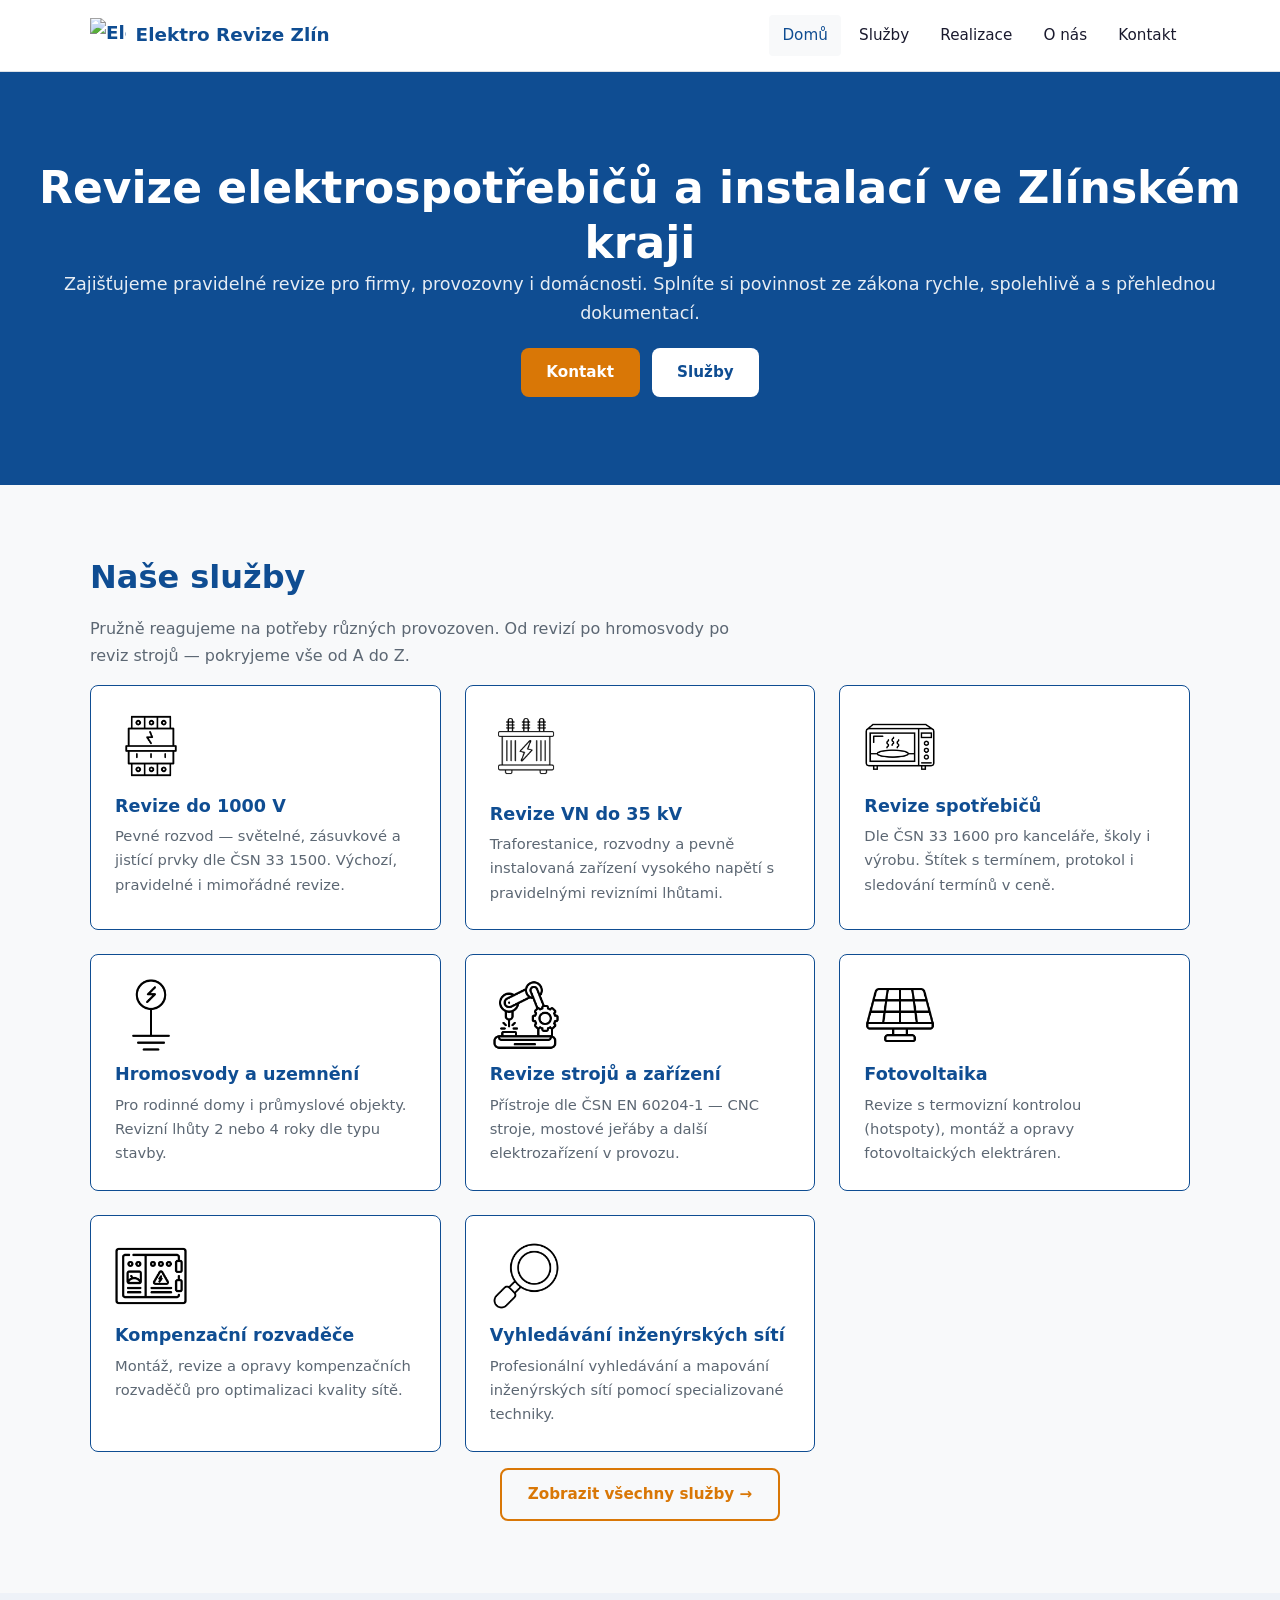
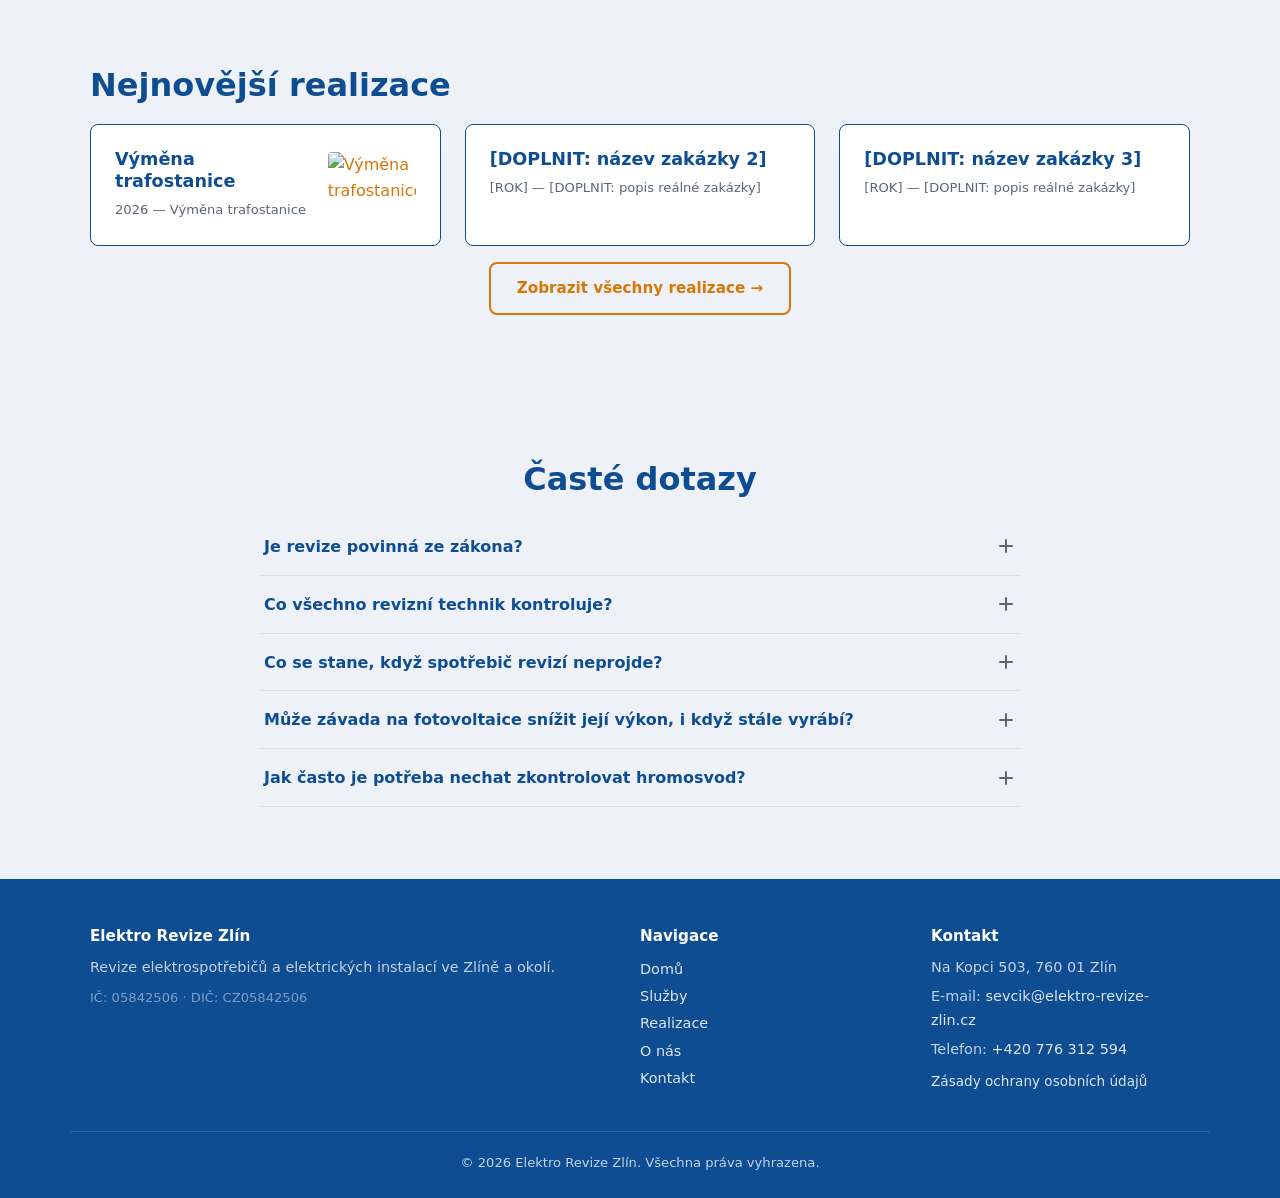
==== commit d021803d: "Add files via upload" ====
--- a/index.html
+++ b/index.html
@@ -14,10 +14,7 @@
 <header class="site-header">
   <div class="container header-inner">
     <a href="index.html" class="logo">
-      <svg class="logo-icon" viewBox="0 0 36 36" fill="none" xmlns="http://www.w3.org/2000/svg">
-        <rect width="36" height="36" rx="8" fill="#0f4d92"/>
-          <path d="M20 3 8 21h9l-3 12 14-19h-9z" fill="#d97706"/>
-      </svg>
+      <img src="LOGO.png" alt="Elektro Revize Zlín" class="logo-icon">
       Elektro Revize Zlín
     </a>
 
--- a/style.css
+++ b/style.css
@@ -83,6 +83,7 @@
   width: 36px;
   height: 36px;
   flex-shrink: 0;
+  object-fit: contain;
 }
 
 /* Nav */
@@ -271,9 +272,36 @@
 .benefits-list strong { color: var(--color-primary); }
 
 /* ---- Services page specific ---- */
-.service-card--full { grid-column: 1 / -1; }
+.service-card--full { grid-column: 1 / -1; min-width: 0; }
+.service-card--full .card-body { min-width: 0; }
+.vn-service-grid {
+  display: grid;
+  grid-template-columns: minmax(0, 1fr);
+  gap: 1rem 1.25rem;
+  margin-top: 1.5rem;
+}
+.vn-service-box {
+  min-width: 0;
+  padding: 1rem 1.15rem;
+  background: #fff7ed;
+  border: 1px solid #fed7aa;
+  border-left: 4px solid var(--color-accent);
+  border-radius: var(--radius-sm);
+}
+.vn-service-box h4 { margin-bottom: .4rem; font-size: 1rem; color: var(--color-accent-hover); }
+.vn-service-box p { margin-bottom: 0; font-size: .9rem; }
+.service-subsection { margin-top: 1.5rem; padding-top: 1.25rem; border-top: 1px solid var(--color-border); }
+.service-subsection h4 { margin-bottom: .45rem; font-size: 1rem; }
+.service-subsection p { margin-bottom: .5rem; }
+.service-subsection ul { color: var(--color-text-muted); line-height: 1.9; padding-left: 1.5rem; }
+.service-subsections-grid { display: grid; gap: 1rem 1.5rem; margin-top: .75rem; }
+.service-subsections-grid > div { padding: .85rem 1rem; background: var(--color-blue-light); border-left: 3px solid var(--color-accent); border-radius: var(--radius-sm); }
+.service-subsections-grid strong { color: var(--color-primary); }
+.service-subsections-grid p { margin-top: .25rem; margin-bottom: 0; font-size: .9rem; }
+@media (min-width: 600px) { .service-subsections-grid { grid-template-columns: repeat(2, 1fr); } }
 @media (min-width: 600px) {
-  .service-card--full { display: grid; grid-template-columns: auto 1fr; gap: 1.25rem; align-items: start; }
+  .vn-service-grid { grid-template-columns: repeat(2, 1fr); }
+  .service-card--full { display: grid; grid-template-columns: 84px minmax(0, 1fr); gap: 1.25rem; align-items: start; }
   .service-card--full .card-icon { margin-bottom: 0; width: 84px; height: 84px; }
   .service-card--full .card-icon[src*="transformer"] { width: 100px; height: 100px; margin: -8px 0 -8px -8px; }
 }
@@ -390,6 +418,8 @@
 .contact-info-block h3 { font-size: 1.05rem; margin-bottom: .35rem; }
 .contact-info-block p { color: var(--color-text-muted); font-size: .92rem; }
 .contact-info-block + .contact-info-block { margin-top: 1.25rem; padding-top: 1.25rem; border-top: 1px solid var(--color-border); }
+.contact-person + .contact-person { margin-top: .75rem; padding-top: .75rem; border-top: 1px solid var(--color-border); }
+.contact-person-specialty { margin-top: .15rem; padding-left: .6rem; border-left: 2px solid var(--color-accent); }
 
 /* ---- Footer ---- */
 .site-footer {
